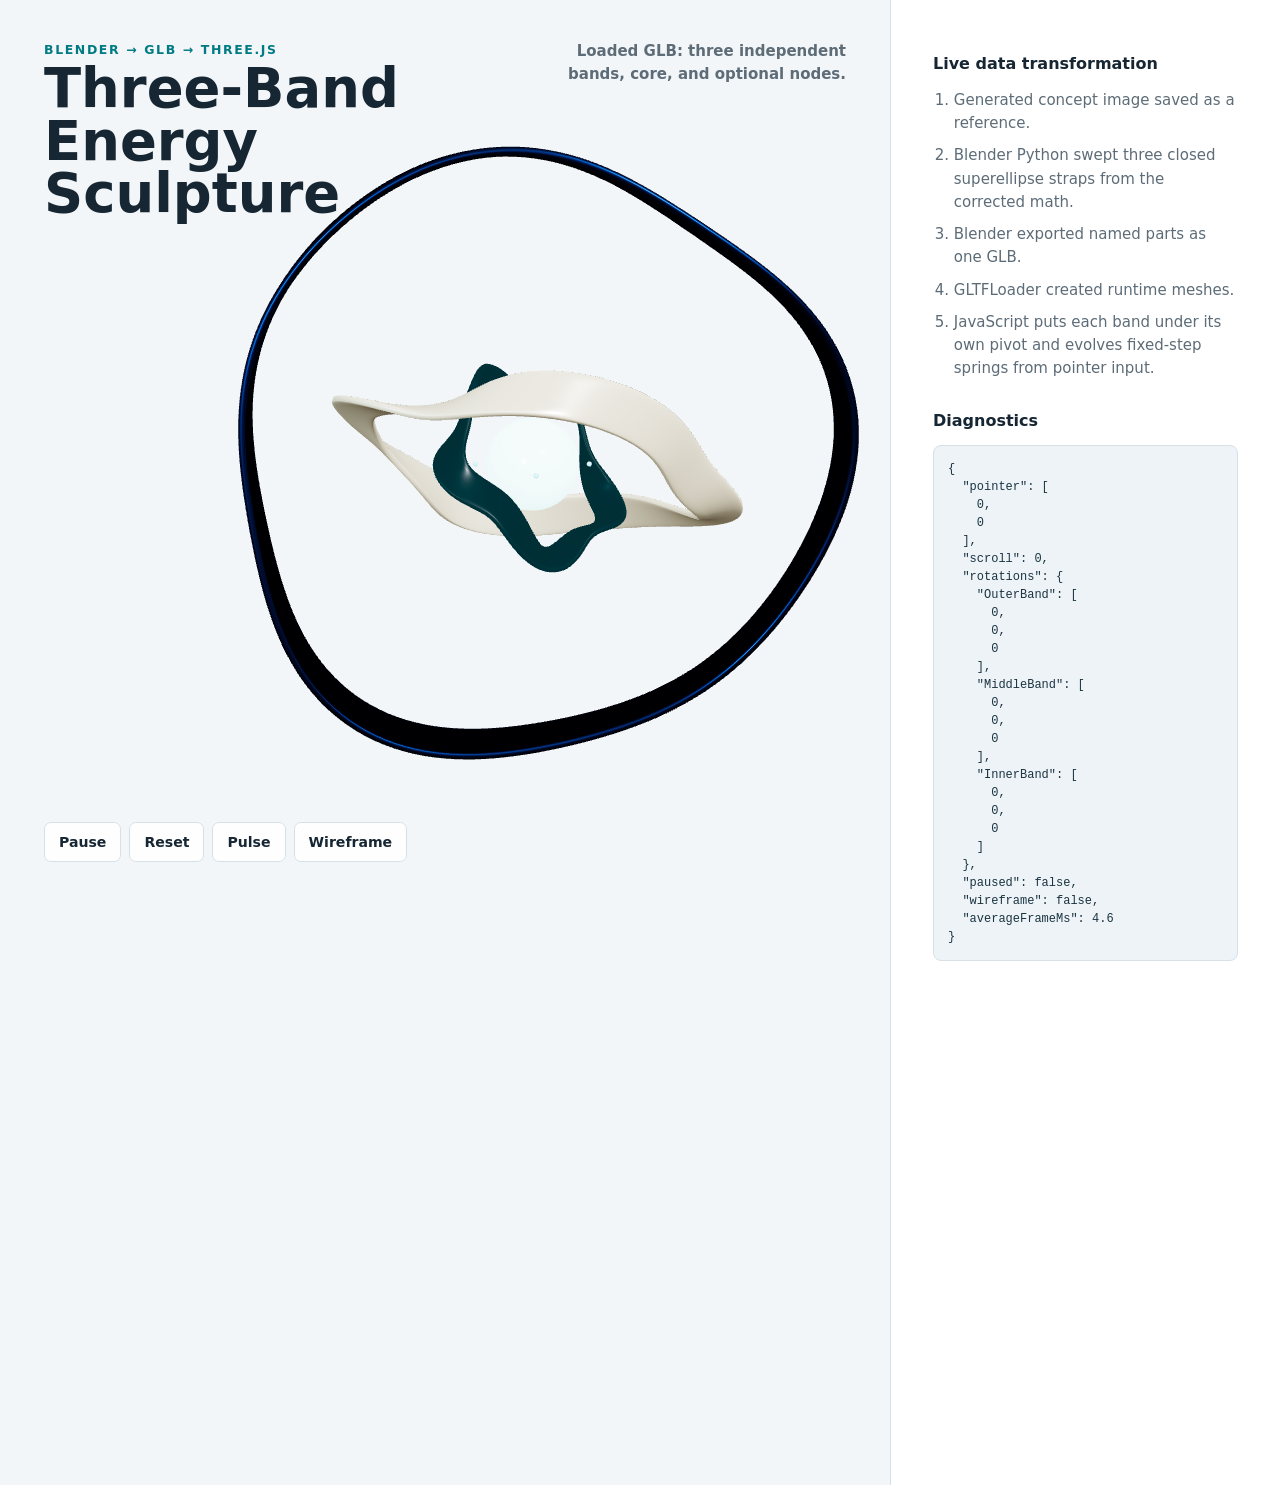
==== public/index.html @ 757caf34 "feat: publish Blender-to-web demo" ====
<!doctype html>
<html lang="en">
<head>
  <meta charset="utf-8">
  <meta name="viewport" content="width=device-width, initial-scale=1">
  <title>Three-Band Energy Sculpture</title>
  <link rel="stylesheet" href="./styles.css">
  <script type="importmap">
    {
      "imports": {
        "three": "./vendor/three/three.module.js"
      }
    }
  </script>
</head>
<body>
  <main class="stage">
    <section class="viewer" aria-label="Interactive Blender-to-web sculpture">
      <canvas id="scene" aria-label="Three independently mouse-responsive mathematical bands"></canvas>
      <img class="fallback-image" src="./images/fallback.png" alt="Static render of the three-band energy sculpture">
      <div class="hud">
        <div>
          <p class="eyebrow">Blender → GLB → Three.js</p>
          <h1>Three-Band Energy Sculpture</h1>
        </div>
          <p id="status" role="status">Starting...</p>
      </div>
      <div class="controls" aria-label="Demo controls">
        <button id="pause" type="button" aria-pressed="false">Pause</button>
        <button id="reset" type="button">Reset</button>
        <button id="pulse" type="button">Pulse</button>
        <button id="wire" type="button" aria-pressed="false">Wireframe</button>
      </div>
    </section>
    <aside class="panel">
      <h2>Live data transformation</h2>
      <ol>
        <li>Generated concept image saved as a reference.</li>
        <li>Blender Python swept three closed superellipse straps from the corrected math.</li>
        <li>Blender exported named parts as one GLB.</li>
        <li>GLTFLoader created runtime meshes.</li>
        <li>JavaScript puts each band under its own pivot and evolves fixed-step springs from pointer input.</li>
      </ol>
      <h2>Diagnostics</h2>
      <pre id="diagnostics">{}</pre>
    </aside>
  </main>
  <script type="module" src="./src/main.js"></script>
</body>
</html>
---- public/styles.css ----
:root {
  color-scheme: light;
  --bg: #f3f6f8;
  --ink: #172633;
  --muted: #5d6c77;
  --line: #d6e1e7;
  --panel: #ffffff;
  --accent: #007b83;
}

* { box-sizing: border-box; }

html, body { margin: 0; min-height: 100%; }

body {
  background: var(--bg);
  color: var(--ink);
  font: 15px/1.55 system-ui, -apple-system, "Segoe UI", sans-serif;
}

.stage {
  min-height: 165vh;
  display: grid;
  grid-template-columns: minmax(0, 1fr) minmax(300px, 390px);
  gap: 0;
}

.viewer {
  position: sticky;
  top: 0;
  height: 100vh;
  min-height: 620px;
  background: radial-gradient(circle at 50% 48%, #ffffff 0, #edf3f6 46%, #dce7ed 100%);
  overflow: hidden;
}

#scene,
.fallback-image {
  position: absolute;
  inset: 0;
  width: 100%;
  height: 100%;
  display: block;
}

.fallback-image {
  object-fit: contain;
  opacity: 0;
  pointer-events: none;
  padding: 9vh 6vw;
}

.fallback .fallback-image { opacity: 1; }
.fallback #scene { display: none; }

.hud {
  position: absolute;
  left: clamp(18px, 4vw, 44px);
  right: clamp(18px, 4vw, 44px);
  top: clamp(18px, 4vw, 40px);
  display: flex;
  justify-content: space-between;
  align-items: flex-start;
  gap: 20px;
  pointer-events: none;
}

.eyebrow {
  margin: 0 0 4px;
  color: var(--accent);
  font-size: 0.78rem;
  font-weight: 800;
  letter-spacing: 0.13em;
  text-transform: uppercase;
}

h1 {
  margin: 0;
  max-width: 560px;
  font-size: clamp(1.8rem, 4.25vw, 3.7rem);
  line-height: 0.96;
  letter-spacing: 0;
}

#status {
  margin: 0;
  max-width: 310px;
  color: var(--muted);
  text-align: right;
  font-weight: 650;
}

.controls {
  position: absolute;
  left: clamp(18px, 4vw, 44px);
  bottom: clamp(18px, 4vw, 38px);
  display: flex;
  flex-wrap: wrap;
  gap: 8px;
}

button {
  min-height: 40px;
  border: 1px solid var(--line);
  border-radius: 7px;
  background: rgb(255 255 255 / 0.88);
  color: var(--ink);
  font: 750 0.88rem/1 system-ui, sans-serif;
  padding: 0 14px;
  cursor: pointer;
}

button:hover,
button[aria-pressed="true"] {
  border-color: var(--accent);
  color: var(--accent);
}

button:focus-visible {
  outline: 3px solid var(--accent);
  outline-offset: 3px;
}

.panel {
  padding: clamp(24px, 5vw, 52px) clamp(18px, 4vw, 42px);
  background: var(--panel);
  border-left: 1px solid var(--line);
}

h2 {
  margin: 0 0 12px;
  font-size: 1rem;
  letter-spacing: 0;
}

ol {
  margin: 0 0 28px;
  padding-left: 1.3rem;
  color: var(--muted);
}

li { margin: 0 0 9px; }

pre {
  margin: 0;
  min-height: 250px;
  padding: 14px;
  overflow: auto;
  border: 1px solid var(--line);
  border-radius: 8px;
  background: #edf3f6;
  color: #1b3442;
  font: 12px/1.5 ui-monospace, "Cascadia Code", Consolas, monospace;
}

@media (max-width: 860px) {
  .stage { display: block; min-height: auto; }
  .viewer { position: relative; min-height: 680px; height: 78vh; }
  .panel { border-left: 0; border-top: 1px solid var(--line); }
  .hud { display: block; }
  #status { margin-top: 10px; text-align: left; }
}

@media (prefers-reduced-motion: reduce) {
  .viewer { min-height: 560px; }
}
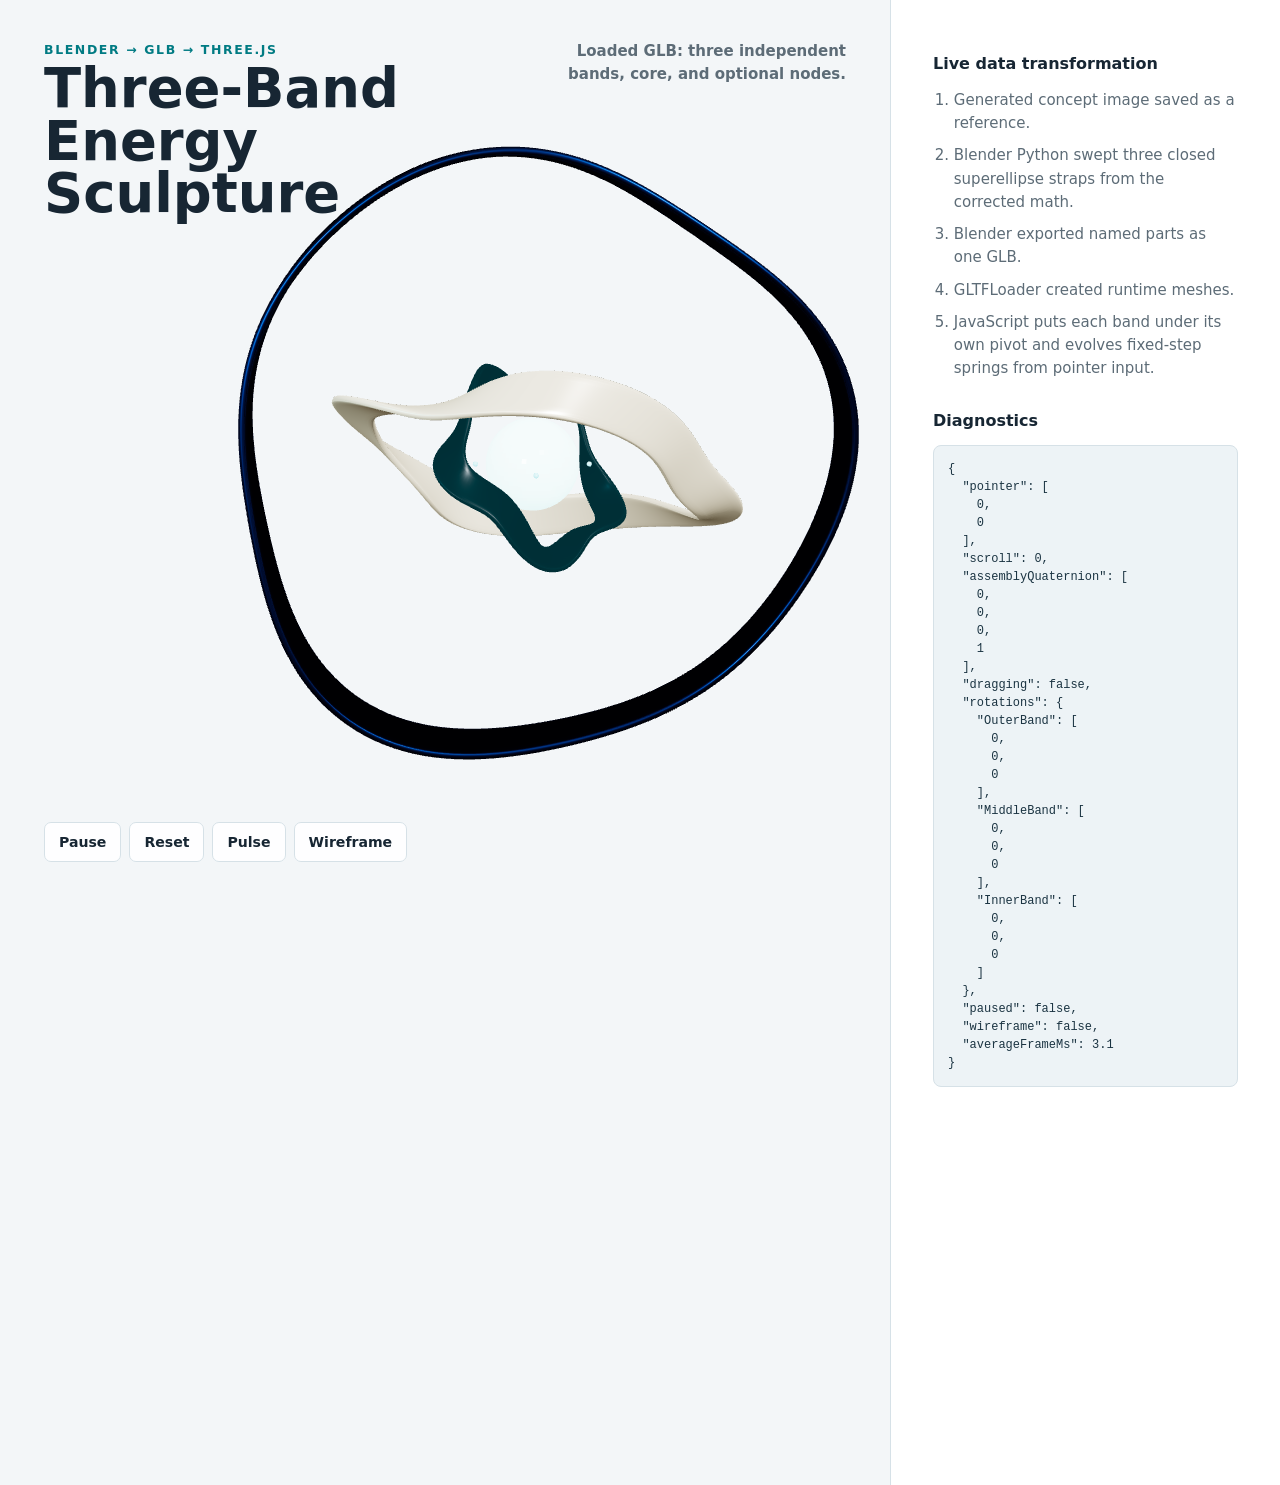
==== commit f83c03da: "feat: add free trackball rotation" ====
--- a/public/index.html
+++ b/public/index.html
@@ -16,7 +16,7 @@
 <body>
   <main class="stage">
     <section class="viewer" aria-label="Interactive Blender-to-web sculpture">
-      <canvas id="scene" aria-label="Three independently mouse-responsive mathematical bands"></canvas>
+      <canvas id="scene" aria-label="Three independently mouse-responsive mathematical bands in a freely draggable 3D assembly"></canvas>
       <img class="fallback-image" src="./images/fallback.png" alt="Static render of the three-band energy sculpture">
       <div class="hud">
         <div>
--- a/public/styles.css
+++ b/public/styles.css
@@ -42,6 +42,13 @@
   height: 100%;
   display: block;
 }
+
+#scene {
+  cursor: grab;
+  touch-action: none;
+}
+
+#scene.is-dragging { cursor: grabbing; }
 
 .fallback-image {
   object-fit: contain;
